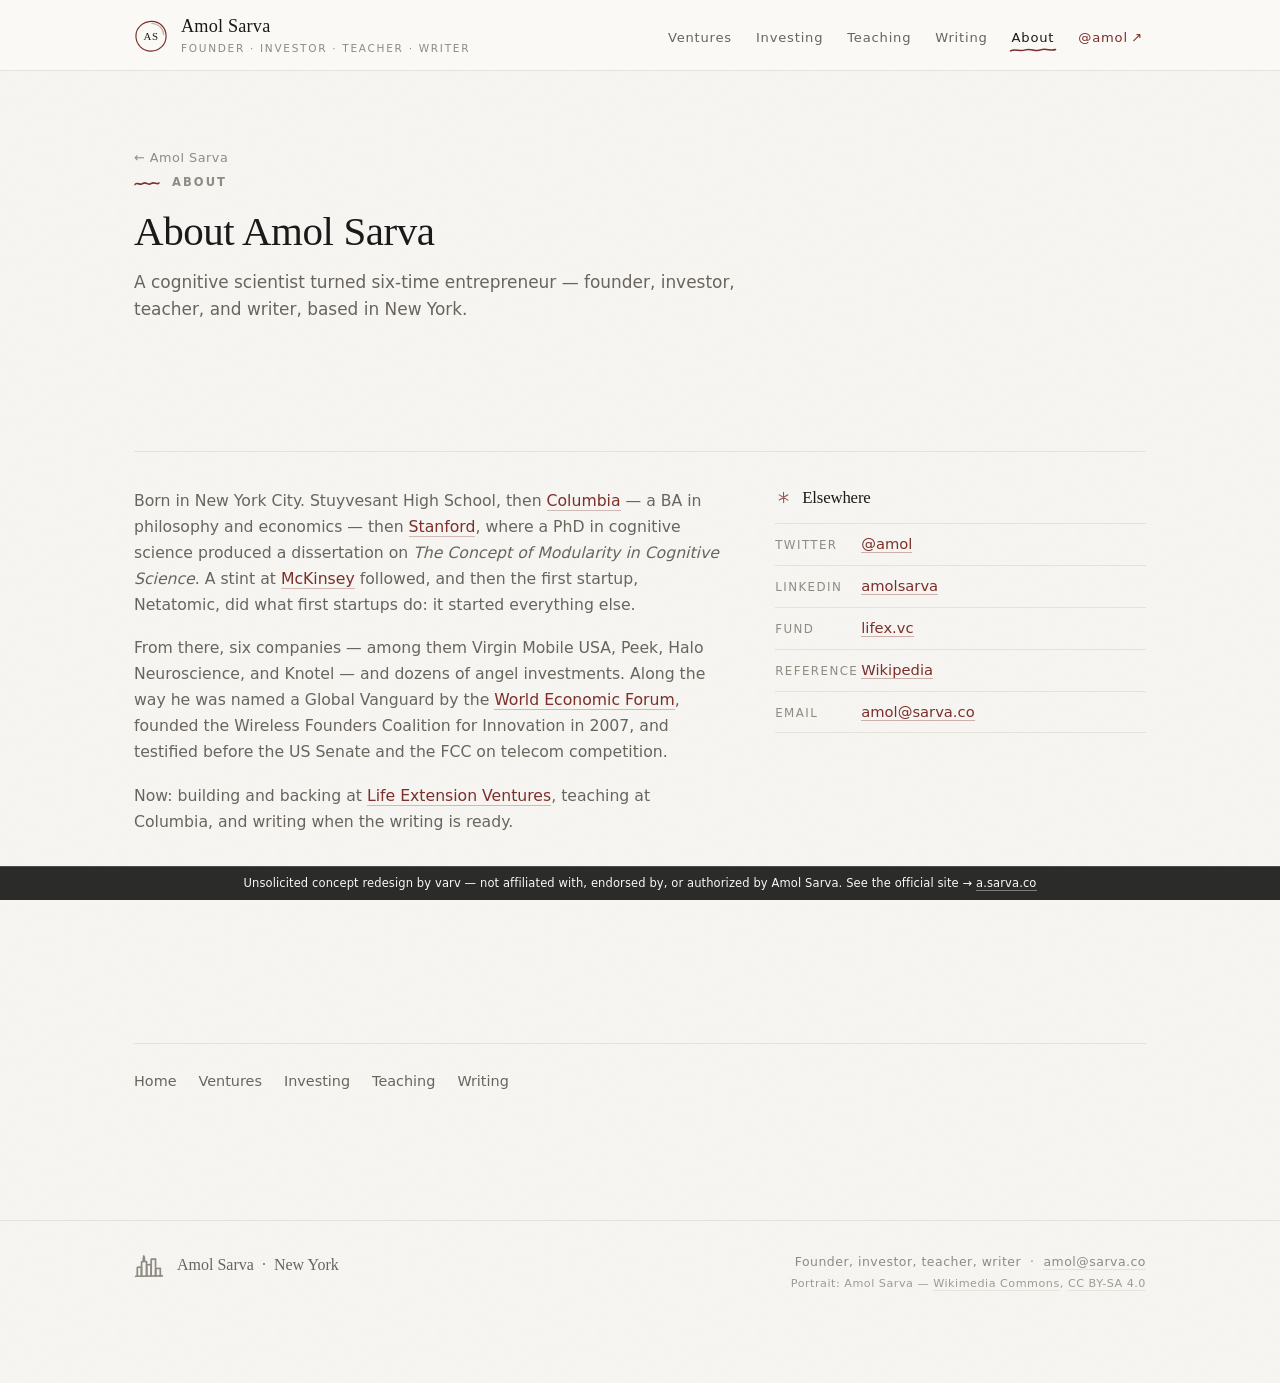
==== about.html @ 56f672b4 "Amol Sarva — concept redesign by varv (home + 5 sibling pages) Unsolicited, AI-readable static mirro" ====
<!DOCTYPE html>
<html lang="en">
<head>
<meta charset="UTF-8">
<meta name="viewport" content="width=device-width, initial-scale=1.0">
<meta name="robots" content="noindex, nofollow, noarchive">
<title>About — Amol Sarva</title>
<meta name="description" content="Amol Sarva: NYC-born cognitive scientist (Columbia, Stanford PhD) turned six-time entrepreneur, angel investor, Columbia professor, and writer. Now building at Life Extension Ventures.">
<meta property="og:title" content="About — Amol Sarva">
<meta property="og:description" content="Amol Sarva: NYC-born cognitive scientist (Columbia, Stanford PhD) turned six-time entrepreneur, angel investor, Columbia professor, and writer. Now building at Life Extension Ventures.">
<meta property="og:type" content="profile">
<meta name="twitter:card" content="summary">
<meta name="twitter:creator" content="@amol">
<meta name="twitter:title" content="About — Amol Sarva">
<meta name="twitter:description" content="Amol Sarva: NYC-born cognitive scientist (Columbia, Stanford PhD) turned six-time entrepreneur, angel investor, Columbia professor, and writer. Now building at Life Extension Ventures.">
<script type="application/ld+json">
{
  "@context": "https://schema.org",
  "@type": "Person",
  "name": "Amol Sarva",
  "jobTitle": "Founder, investor, teacher, writer",
  "description": "NYC-born serial founder, angel investor, Columbia professor, and writer. Founding team of Virgin Mobile USA; founder of Peek, Halo Neuroscience, and Knotel; co-founder of Life Extension Ventures. PhD in cognitive science from Stanford.",
  "email": "mailto:amol@sarva.co",
  "alumniOf": [
    { "@type": "CollegeOrUniversity", "name": "Columbia University" },
    { "@type": "CollegeOrUniversity", "name": "Stanford University" }
  ],
  "worksFor": { "@type": "Organization", "name": "Life Extension Ventures", "url": "https://www.lifex.vc/" },
  "sameAs": [
    "https://twitter.com/amol",
    "https://www.linkedin.com/in/amolsarva",
    "https://en.wikipedia.org/wiki/Amol_Sarva"
  ]
}
</script>
<link rel="stylesheet" href="assets/site.css">
</head>
<body>
<a class="skip" href="#main">Skip to content</a>
<svg xmlns="http://www.w3.org/2000/svg" style="display:none" aria-hidden="true">
  <symbol id="d-ring" viewBox="0 0 64 64"><g fill="none" stroke="currentColor" stroke-width="2.2" stroke-linecap="round"><path d="M32 4.5C47.5 3.6 60.2 15.8 60.4 31.8 60.6 47.8 48 60.2 32.2 60.4 16.2 60.6 3.8 48.2 3.6 32.2 3.4 16.6 16.4 5.4 32 4.5"/><path d="M33.5 8.4c11.8-.2 21.7 9.3 22.4 21" opacity=".4"/></g></symbol>
  <symbol id="d-leaf" viewBox="0 0 24 24"><g fill="none" stroke="currentColor" stroke-width="1.5" stroke-linecap="round" stroke-linejoin="round"><path d="M12 4.2c4.4-.2 7.9 3.4 7.8 7.8-.1 4.4-3.5 7.9-7.8 7.8-4.3 0-7.8-3.5-7.7-7.8 0-4.3 3.3-7.7 7.7-7.8z"/><path d="M9.6 13.6c-.2-3 1.8-4.9 5-5 .2 3.2-1.8 5.2-5 5z"/><path d="M9.6 13.6 8 15.4"/><path d="M1.6 15.2c3.6 2.7 17.2 2.4 20.8-1.7" opacity=".45"/></g></symbol>
  <symbol id="d-blocks" viewBox="0 0 24 24"><g fill="none" stroke="currentColor" stroke-width="1.5" stroke-linecap="round" stroke-linejoin="round"><path d="M4.2 13.6l5.2-.2.2 5.4-5.2.2z"/><path d="M13.8 13.4l5.4-.2.2 5.4-5.4.2z"/><path d="M9 4.8l5.2-.2.2 5.2-5.2.2z"/></g></symbol>
  <symbol id="d-city" viewBox="0 0 24 24"><g fill="none" stroke="currentColor" stroke-width="1.5" stroke-linecap="round" stroke-linejoin="round"><path d="M3.4 20.1 3.6 10.4l5-.2.2 10"/><path d="M8.8 20.1 8.9 5.5l6-.2.3 14.8"/><path d="M15.2 20 15.3 12l5-.1.3 8.2"/><path d="M2 20.3l20-.3"/><path d="M5.7 13.2h1.1M5.7 16.2h1.1M11.4 8.6h1.1M11.4 11.6h1.1M11.4 14.6h1.1M17.4 15h1.1"/></g></symbol>
  <symbol id="d-halo" viewBox="0 0 24 24"><g fill="none" stroke="currentColor" stroke-width="1.5" stroke-linecap="round" stroke-linejoin="round"><path d="M9.2 20.5c-.1-1.8-.9-2.9-1.9-4.1C5.8 14.5 5.3 11.4 6.6 9 8.1 6.3 11.3 5 14 6c2.8 1 4.4 4 3.6 6.9-.6 2.1-2.3 3.5-2.2 5.2l.1 2.4"/><path d="M8.6 3.4c2.2-1.2 4.7-1.2 6.9 0"/><path d="M10.4 1.3c1.1-.4 2.2-.4 3.3 0" opacity=".5"/></g></symbol>
  <symbol id="d-note" viewBox="0 0 24 24"><g fill="none" stroke="currentColor" stroke-width="1.5" stroke-linecap="round" stroke-linejoin="round"><path d="M6 3.7 17.5 3.5l.4 16.6-11.5.2z"/><path d="M8.6 8.1l6.9-.1M8.7 11.6l6.9-.1M8.8 15.1l4.4-.1"/></g></symbol>
  <symbol id="d-peek" viewBox="0 0 24 24"><g fill="none" stroke="currentColor" stroke-width="1.5" stroke-linecap="round" stroke-linejoin="round"><path d="M4.1 6.6C4.1 5.5 5 4.7 6.1 4.7L18 4.5c1.1 0 2 .9 2 2l.2 7.4c0 1.1-.9 2-2 2l-11.9.2c-1.1 0-2-.9-2-2z"/><path d="M6.6 7.2 12 11.3l5.6-4.4"/><path d="M8 19.3l8-.2"/></g></symbol>
  <symbol id="d-phone" viewBox="0 0 24 24"><g fill="none" stroke="currentColor" stroke-width="1.5" stroke-linecap="round" stroke-linejoin="round"><path d="M8.1 8C8.1 6.9 9 6.1 10 6.1l4.2-.1c1.1 0 1.9.8 1.9 1.9l.2 11.2c0 1.1-.8 2-1.9 2l-4.2.1c-1.1 0-1.9-.8-2-1.9z"/><path d="M10 8.5l4.2-.1.1 3.5-4.2.1z"/><path d="M14.7 6 14.5 2.7"/><path d="M10.3 14.3h.9m1.5-.1h.9m1.5-.1h.9M10.4 16.6h.9m1.5-.1h.9m1.5-.1h.9"/></g></symbol>
  <symbol id="d-bike" viewBox="0 0 24 24"><g fill="none" stroke="currentColor" stroke-width="1.5" stroke-linecap="round" stroke-linejoin="round"><path d="M6.4 19.6c-1.9 0-3.3-1.4-3.3-3.2 0-1.8 1.4-3.3 3.2-3.3 1.8 0 3.3 1.4 3.3 3.2 0 1.8-1.4 3.3-3.2 3.3z"/><path d="M17.6 19.4c-1.8 0-3.2-1.4-3.3-3.2 0-1.8 1.4-3.3 3.2-3.3 1.8 0 3.3 1.5 3.3 3.3 0 1.8-1.4 3.2-3.2 3.2z"/><path d="M6.5 16.4 10.3 9l4.5-.1 2.7 7.3M10.3 9l3.4 7.3-7.2.1"/><path d="M9 9.1l2.5-.1M14.8 8.9l1.3-2.2 1.8-.1"/></g></symbol>
  <symbol id="d-spoon" viewBox="0 0 24 24"><g fill="none" stroke="currentColor" stroke-width="1.5" stroke-linecap="round" stroke-linejoin="round"><path d="M12 2.9c2.5 0 4.1 2 3.9 4.3-.2 2.2-1.9 3.8-3.7 3.8-1.7 0-3.3-1.6-3.4-3.7C8.7 5 9.6 3 12 2.9z"/><path d="M12.1 11 12.4 21.2"/></g></symbol>
  <symbol id="d-umbrella" viewBox="0 0 24 24"><g fill="none" stroke="currentColor" stroke-width="1.5" stroke-linecap="round" stroke-linejoin="round"><path d="M3.4 12.1C4.4 6.5 8 3.8 12 3.7c4-.1 7.7 2.7 8.6 8.1-3-1.4-5.6-1.3-8.6.2-3-1.5-5.6-1.4-8.6.1z"/><path d="M12 3.7 12 2.3"/><path d="M12 12l.2 6.6c0 1.4-1.4 2.2-2.6 1.6"/></g></symbol>
  <symbol id="d-check" viewBox="0 0 24 24"><g fill="none" stroke="currentColor" stroke-width="1.5" stroke-linecap="round" stroke-linejoin="round"><path d="M12 3.6c4.6-.1 8.3 3.6 8.4 8.3.1 4.7-3.7 8.4-8.4 8.5-4.7 0-8.3-3.7-8.4-8.4-.1-4.6 3.8-8.3 8.4-8.4z"/><path d="M8.2 12.3 11 15.1 16 8.9"/></g></symbol>
  <symbol id="d-chat" viewBox="0 0 24 24"><g fill="none" stroke="currentColor" stroke-width="1.5" stroke-linecap="round" stroke-linejoin="round"><path d="M4 6.9C4 5.5 5.2 4.5 6.6 4.5l11-.2c1.4 0 2.5 1.1 2.5 2.5l.1 6c.1 1.4-1.1 2.5-2.5 2.5l-8.1.1-3.9 3.5.2-3.6C4.8 15.1 4 14.1 4 13z"/><path d="M8.9 10h.7m2.7-.1h.7m2.7-.1h.7"/></g></symbol>
  <symbol id="d-globe" viewBox="0 0 24 24"><g fill="none" stroke="currentColor" stroke-width="1.5" stroke-linecap="round" stroke-linejoin="round"><path d="M12 3.6c4.6-.1 8.3 3.6 8.4 8.3.1 4.7-3.7 8.4-8.4 8.5-4.7 0-8.3-3.7-8.4-8.4-.1-4.6 3.8-8.3 8.4-8.4z"/><path d="M3.8 12.2l16.5-.4"/><path d="M12 3.6c-3.3 2.4-3.4 14.3 0 16.8M12 3.6c3.4 2.4 3.6 14.4 0 16.8"/></g></symbol>
  <symbol id="d-flag" viewBox="0 0 24 24"><g fill="none" stroke="currentColor" stroke-width="1.5" stroke-linecap="round" stroke-linejoin="round"><path d="M6.4 21 6.1 3.3"/><path d="M6.2 4.2c3.3-1.7 5.9 1.5 9.2-.2 1.3-.7 2.3-.7 3.1-.3l.2 7.5c-3.1 1.6-5.8-1.6-9.1.1-1.2.6-2.3.7-3.2.4"/></g></symbol>
  <symbol id="d-clock" viewBox="0 0 24 24"><g fill="none" stroke="currentColor" stroke-width="1.5" stroke-linecap="round" stroke-linejoin="round"><path d="M12 3.6c4.6-.1 8.3 3.6 8.4 8.3.1 4.7-3.7 8.4-8.4 8.5-4.7 0-8.3-3.7-8.4-8.4-.1-4.6 3.8-8.3 8.4-8.4z"/><path d="M12 7.1l.1 5.2 3.3 1.6"/></g></symbol>
  <symbol id="d-boat" viewBox="0 0 24 24"><g fill="none" stroke="currentColor" stroke-width="1.5" stroke-linecap="round" stroke-linejoin="round"><path d="M4 15 20 14.7l-3.2 4.2-9.5.2z"/><path d="M7.6 14.9 12 6.8l4.3 7.9M12 6.8l.1 7.9"/><path d="M17.9 2.2c.2 1.9 1.2 3 2.9 3.4-1.1 1.1-3 1-3.9-.2-.7-1-.5-2.4 1-3.2z" opacity=".7"/></g></symbol>
  <symbol id="d-asterisk" viewBox="0 0 24 24"><g fill="none" stroke="currentColor" stroke-width="1.5" stroke-linecap="round"><path d="M12 4.8 12.2 19.2M5.9 8.3l12.4 7.4M18.2 8.1 6 15.5"/></g></symbol>
  <symbol id="d-skyline" viewBox="0 0 24 24"><g fill="none" stroke="currentColor" stroke-width="1.4" stroke-linecap="round" stroke-linejoin="round"><path d="M2.6 20 2.7 13l3.2-.1.1 7.1"/><path d="M6 20 6.1 8.6l1.3-.1.1-2.6.4-1.9.4 1.9.2 2.5 1.5.1.1 11.5"/><path d="M10.1 20l.1-9 3.4-.1.1 9.1"/><path d="M13.7 20l.1-13.5 3.4-.1.1 13.6"/><path d="M17.3 20l.1-6 3.6-.1.1 6.1"/><path d="M1.3 20.2l21.4-.3"/></g></symbol>
</svg>
<header class="site">
  <div class="wrap mast">
    <a class="brand" href="index.html">
      <span class="mark" aria-hidden="true"><svg class="ring"><use href="#d-ring"/></svg><b>AS</b></span>
      <span class="nametag">
        <span class="name">Amol Sarva</span>
        <span class="tag">Founder · Investor · Teacher · Writer</span>
      </span>
    </a>
    <nav class="prime" aria-label="Primary">
      <ul><li><a href="ventures.html">Ventures</a></li><li><a href="investing.html">Investing</a></li><li><a href="teaching.html">Teaching</a></li><li><a href="writing.html">Writing</a></li><li><a href="about.html" class="active" aria-current="page">About</a></li><li><a class="ext" href="https://twitter.com/amol" target="_blank" rel="noopener">@amol&#8239;&#8599;</a></li></ul>
    </nav>
  </div>
</header>
<main id="main">
  <section class="page-hero wrap" id="top" aria-label="About">
    <p class="backhome"><a href="index.html">&larr; Amol Sarva</a></p>
    <p class="kicker rv">About</p>
    <h1 class="rv">About Amol Sarva</h1>
    <p class="lede rv">A cognitive scientist turned six-time entrepreneur — founder, investor, teacher, and writer, based in New York.</p>
  </section>
  <section class="wrap" aria-label="Biography">
    <div class="about-grid">
      <div class="bio prose">
        <p class="rv">Born in New York City. Stuyvesant High School, then <a href="https://en.wikipedia.org/wiki/Columbia_University" target="_blank" rel="noopener">Columbia</a> — a BA in philosophy and economics — then <a href="https://en.wikipedia.org/wiki/Stanford_University" target="_blank" rel="noopener">Stanford</a>, where a PhD in cognitive science produced a dissertation on <em>The Concept of Modularity in Cognitive Science</em>. A stint at <a href="https://en.wikipedia.org/wiki/McKinsey_%26_Company" target="_blank" rel="noopener">McKinsey</a> followed, and then the first startup, Netatomic, did what first startups do: it started everything else.</p>
        <p class="rv" style="--d:.08s">From there, six companies — among them Virgin Mobile USA, Peek, Halo Neuroscience, and Knotel — and dozens of angel investments. Along the way he was named a Global Vanguard by the <a href="https://en.wikipedia.org/wiki/World_Economic_Forum" target="_blank" rel="noopener">World Economic Forum</a>, founded the Wireless Founders Coalition for Innovation in 2007, and testified before the US Senate and the FCC on telecom competition.</p>
        <p class="rv" style="--d:.16s">Now: building and backing at <a href="https://www.lifex.vc/" target="_blank" rel="noopener">Life Extension Ventures</a>, teaching at Columbia, and writing when the writing is ready.</p>
      </div>
      <div class="links rv" style="--d:.12s">
        <h3><svg class="doodle" aria-hidden="true"><use href="#d-asterisk"/></svg>Elsewhere</h3>
        <ul>
          <li><span class="lbl">Twitter</span><a href="https://twitter.com/amol" target="_blank" rel="noopener">@amol</a></li>
          <li><span class="lbl">LinkedIn</span><a href="https://www.linkedin.com/in/amolsarva" target="_blank" rel="noopener">amolsarva</a></li>
          <li><span class="lbl">Fund</span><a href="https://www.lifex.vc/" target="_blank" rel="noopener">lifex.vc</a></li>
          <li><span class="lbl">Reference</span><a href="https://en.wikipedia.org/wiki/Amol_Sarva" target="_blank" rel="noopener">Wikipedia</a></li>
          <li><span class="lbl">Email</span><a href="mailto:amol@sarva.co">amol@sarva.co</a></li>
        </ul>
      </div>
    </div>
  </section>
<div class="wrap"><div class="cross"><a href="index.html">Home</a><a href="ventures.html">Ventures</a><a href="investing.html">Investing</a><a href="teaching.html">Teaching</a><a href="writing.html">Writing</a></div></div>
</main>
<footer class="site">
  <div class="wrap foot">
    <span class="sig"><svg class="doodle" aria-hidden="true"><use href="#d-skyline"/></svg>Amol Sarva &nbsp;·&nbsp; New York</span>
    <span class="fine">Founder, investor, teacher, writer &nbsp;·&nbsp; <a href="mailto:amol@sarva.co">amol@sarva.co</a><br><span class="credit">Portrait: Amol Sarva — <a href="https://commons.wikimedia.org/wiki/File:Amol_Sarva_2019.jpg" target="_blank" rel="noopener">Wikimedia Commons</a>, <a href="https://creativecommons.org/licenses/by-sa/4.0/" target="_blank" rel="noopener">CC BY-SA 4.0</a></span></span>
  </div>
</footer>
<div class="varv-disclaim" role="note" aria-label="Unsolicited concept redesign disclaimer">Unsolicited concept redesign by varv &mdash; not affiliated with, endorsed by, or authorized by Amol Sarva. See the official site &rarr; <a href="https://a.sarva.co/" target="_blank" rel="noopener">a.sarva.co</a></div>
<!-- varv popup (Category B: concept-comparison, not first-name-personalised) -->
<div id="varv-popup" role="dialog" aria-label="A note from varv" aria-live="polite">
  <button type="button" class="vp-close" aria-label="Dismiss">&times;</button>
  <div class="vp-inner">
    <p class="vp-tag">Don&rsquo;t take our word for it &mdash; ask your AI which site wins you business.</p>
    <div class="vp-ai">
      <a id="vp-chatgpt" href="#" target="_blank" rel="noopener"><span class="vp-dot" style="background:#10a37f"></span> Ask ChatGPT</a>
      <a id="vp-claude" href="#" target="_blank" rel="noopener"><span class="vp-dot" style="background:#d97757"></span> Ask Claude</a>
      <a id="vp-perplexity" href="#" target="_blank" rel="noopener"><span class="vp-dot" style="background:#20b8cd"></span> Ask Perplexity</a>
    </div>
    <a class="vp-book" href="https://varv.ai/cal" target="_blank" rel="noopener">Book 15 min &rarr;</a>
  </div>
</div>
<script src="assets/site.js"></script>
</body>
</html>
---- assets/site.css ----
:root{
  --paper:#faf9f6;
  --ink:#1a1a1a;
  --mut:#69655d;
  --faint:#8f8b82;
  --hair:#e5e2da;
  --wash:#f2efe8;
  --accent:#7c2f2a;
  --serif:Georgia,"Times New Roman","Iowan Old Style",serif;
  --sans:-apple-system,BlinkMacSystemFont,"Segoe UI",system-ui,sans-serif;
  --h1:clamp(2.4rem,5vw,4rem);
  --h2:clamp(1.8rem,3.2vw,2.6rem);
  --h3:clamp(1.35rem,2.2vw,1.7rem);
  --p:17.5px;
  --lh-body:1.55;
  --gutter:clamp(22px,5.5vw,64px);
  --maxw:1140px;
  --sec-pad:clamp(68px,10vw,128px);
}
*,*::before,*::after{box-sizing:border-box;margin:0;padding:0}
html{scroll-behavior:smooth}
@media (prefers-reduced-motion:reduce){html{scroll-behavior:auto}}
body{
  background:var(--paper) url("data:image/svg+xml,%3Csvg xmlns='http://www.w3.org/2000/svg' width='160' height='160'%3E%3Cfilter id='n'%3E%3CfeTurbulence type='fractalNoise' baseFrequency='.85' numOctaves='2' stitchTiles='stitch'/%3E%3CfeColorMatrix values='0 0 0 0 0 0 0 0 0 0 0 0 0 0 0 0 0 0 .035 0'/%3E%3C/filter%3E%3Crect width='160' height='160' filter='url(%23n)'/%3E%3C/svg%3E");
  color:var(--ink);
  font-family:var(--sans);
  font-size:var(--p);
  line-height:var(--lh-body);
  -webkit-font-smoothing:antialiased;
  overflow-x:hidden;
}
.wrap{max-width:var(--maxw);margin:0 auto;padding-left:var(--gutter);padding-right:var(--gutter)}
h1,h2,h3{font-family:var(--serif);font-weight:400;line-height:1.15;letter-spacing:-0.01em}
h1{font-size:var(--h1)}
h2{font-size:var(--h2)}
h3{font-size:var(--h3)}
p{max-width:62ch}
a{color:var(--accent);text-decoration:none;border-bottom:1px solid rgba(124,47,42,.35);transition:border-color .25s ease,color .25s ease}
a:hover{border-bottom-color:var(--accent)}
a:focus-visible{outline:2px solid var(--accent);outline-offset:3px;border-radius:2px}
::selection{background:#e9ddd0;color:var(--ink)}

/* ---------- skip link ---------- */
.skip{position:absolute;left:-9999px;top:0;background:var(--ink);color:var(--paper);padding:8px 14px;z-index:1000;border:0;font-family:var(--sans)}
.skip:focus{left:12px;top:12px}

/* ---------- header / nav ---------- */
header.site{
  position:sticky;top:0;z-index:90;
  background:rgba(250,249,246,.94);
  backdrop-filter:blur(6px);
  -webkit-backdrop-filter:blur(6px);
  border-bottom:1px solid var(--hair);
}
.mast{
  display:flex;align-items:baseline;justify-content:space-between;
  gap:16px;flex-wrap:wrap;
  padding-top:16px;padding-bottom:14px;
}
.mast{align-items:center}
.brand{display:flex;align-items:center;gap:13px;min-width:0;border-bottom:none}
.brand .mark{
  width:34px;height:34px;position:relative;flex:none;
  display:flex;align-items:center;justify-content:center;
}
.brand .mark svg.ring{
  position:absolute;inset:0;width:100%;height:100%;
  color:var(--accent);
  transition:transform .45s cubic-bezier(.22,1,.36,1);
}
.brand:hover .mark svg.ring{transform:rotate(-14deg)}
.brand .mark b{
  font-family:var(--serif);font-weight:400;font-size:.68rem;
  letter-spacing:.06em;color:var(--ink);
}
.brand .nametag{display:flex;flex-direction:column;min-width:0}
.brand .name{
  font-family:var(--serif);font-size:1.14rem;letter-spacing:.01em;line-height:1.2;
  color:var(--ink);white-space:nowrap;
}
.brand:hover .name{color:var(--accent)}
.brand .tag{
  font-size:.66rem;color:var(--faint);letter-spacing:.16em;text-transform:uppercase;
  white-space:nowrap;margin-top:2px;
}
nav.prime ul{display:flex;list-style:none;gap:clamp(8px,1.8vw,18px);flex-wrap:wrap;align-items:baseline}
nav.prime a{
  font-size:.82rem;letter-spacing:.06em;color:var(--mut);
  border-bottom:none;padding:6px 3px 9px;
  background-image:url("data:image/svg+xml,%3Csvg xmlns='http://www.w3.org/2000/svg' viewBox='0 0 44 8' preserveAspectRatio='none'%3E%3Cpath d='M1.5 5.5C6 2.5 10 7 15 4.5 20 2 24 7 29 4.5 34 2 38.5 6.5 42.5 4' fill='none' stroke='%237c2f2a' stroke-width='1.7' stroke-linecap='round'/%3E%3C/svg%3E");
  background-repeat:no-repeat;background-position:left calc(100% - 1px);
  background-size:0% 7px;
  transition:color .25s ease,background-size .4s cubic-bezier(.22,1,.36,1);
}
nav.prime a:hover{color:var(--ink);background-size:100% 7px}
nav.prime a.active{color:var(--ink);background-size:100% 7px}
nav.prime a.ext{color:var(--accent)}
@media (max-width:560px){
  .brand .tag{display:none}
  .brand .mark{width:29px;height:29px}
  nav.prime ul{gap:6px 12px}
  nav.prime a{padding:4px 2px 8px}
}

/* ---------- hero ---------- */
.hero{padding-top:calc(var(--sec-pad)*.72);padding-bottom:var(--sec-pad);position:relative}
.hero-grid{
  display:grid;
  grid-template-columns:minmax(0,1.04fr) minmax(0,.82fr);
  grid-template-areas:"head portrait" "body portrait";
  column-gap:clamp(30px,4.5vw,68px);row-gap:0;
  align-items:start;
}
.hero-head{grid-area:head}
.hero-body{grid-area:body}
.hero-portrait{grid-area:portrait;align-self:center;justify-self:end;position:relative;margin:0;width:100%;max-width:392px}

.hero-eyebrow{
  display:flex;align-items:center;gap:9px;
  font-family:var(--sans);font-size:.72rem;font-weight:600;
  letter-spacing:.2em;text-transform:uppercase;color:var(--faint);margin-bottom:20px;
}
.hero-eyebrow .dot{width:6px;height:6px;border-radius:50%;background:var(--accent);flex:none}
.js:not(.static) .hero-eyebrow .dot{animation:pulseDot 2.8s ease-in-out infinite}
@keyframes pulseDot{0%,100%{box-shadow:0 0 0 0 rgba(124,47,42,.4)}55%{box-shadow:0 0 0 5px rgba(124,47,42,0)}}

.hero h1{margin-bottom:2px;font-size:clamp(2.6rem,6vw,4.4rem)}
.h1-scribble{display:block;width:min(300px,76%);height:12px;margin:6px 0 0;color:var(--accent);overflow:visible}
.h1-scribble path{fill:none;stroke:currentColor;stroke-width:2.2;stroke-linecap:round;stroke-dasharray:1;stroke-dashoffset:0}
.js:not(.static) .h1-scribble path{animation:drawScribble .9s cubic-bezier(.4,0,.2,1) .8s both}
@keyframes drawScribble{from{stroke-dashoffset:1}to{stroke-dashoffset:0}}

.roles{
  font-family:var(--serif);font-size:clamp(1.18rem,2.3vw,1.5rem);
  color:var(--ink);letter-spacing:.005em;line-height:1.5;margin:0 0 22px;
}
.roles .role{display:inline-block;will-change:transform,opacity}
.roles .sep{display:inline-block;color:var(--faint);padding:0 .45em}
.hero .lede{font-size:1.06rem;color:var(--mut);max-width:52ch;line-height:1.66}
.hero .lede em{font-style:normal;color:var(--ink)}
.hero-now{
  margin-top:22px;font-family:var(--sans);font-size:.82rem;letter-spacing:.02em;
  color:var(--faint);display:flex;flex-wrap:wrap;align-items:center;gap:6px 11px;line-height:1.5;
}
.hero-now b{color:var(--mut);font-weight:600}
.hero-now .now-tag{
  font-size:.66rem;font-weight:700;letter-spacing:.16em;text-transform:uppercase;color:var(--accent);
}

/* portrait */
.portrait-frame{
  position:relative;aspect-ratio:4/5;overflow:hidden;
  border:1px solid var(--hair);border-radius:5px;background:var(--wash);
  box-shadow:0 24px 48px -26px rgba(46,34,22,.5),0 3px 10px -5px rgba(46,34,22,.28);
}
.portrait-frame img{
  width:100%;height:100%;object-fit:cover;object-position:50% 13%;
  display:block;filter:saturate(.97) contrast(1.02);
}
.hero-portrait .pin{
  position:absolute;top:-11px;right:15px;width:26px;height:26px;color:var(--faint);
  opacity:.55;transform:rotate(10deg);pointer-events:none;z-index:2;
}
.hero-portrait figcaption{
  margin-top:12px;display:flex;align-items:center;gap:8px;
  font-family:var(--serif);font-style:italic;font-size:.86rem;color:var(--faint);
}
.hero-portrait figcaption .doodle{width:19px;height:19px;color:var(--accent);opacity:.75}
.js:not(.static) .hero-portrait{animation:risePhoto 1s cubic-bezier(.22,1,.36,1) .15s both}
@keyframes risePhoto{from{opacity:0;transform:translateY(20px)}to{opacity:1;transform:none}}

.hero-rule{height:1px;background:var(--hair);border:0;margin-top:clamp(44px,6vw,64px);transform-origin:left center}

/* enacting moment: four scattered roles converge into one line (CSS-only, runs once) */
.js:not(.static) .roles .role{animation:converge .95s cubic-bezier(.22,1,.36,1) both;animation-delay:var(--d,0s)}
.js:not(.static) .roles .sep{animation:fadeIn .6s ease both;animation-delay:1.05s}
.js:not(.static) .hero-rule{animation:drawRule 1.1s cubic-bezier(.22,1,.36,1) both;animation-delay:1.2s}
@keyframes converge{from{opacity:0;transform:translate(var(--sx,0),var(--sy,0));filter:blur(3px)}to{opacity:1;transform:translate(0,0);filter:blur(0)}}
@keyframes fadeIn{from{opacity:0}to{opacity:1}}
@keyframes drawRule{from{transform:scaleX(0)}to{transform:scaleX(1)}}

@media (max-width:760px){
  .hero-grid{grid-template-columns:1fr;grid-template-areas:"head" "portrait" "body";column-gap:0}
  .hero-portrait{max-width:288px;justify-self:start;margin:22px 0 4px}
  .hero-eyebrow{margin-bottom:16px}
}
@media (max-width:400px){.hero-portrait{max-width:100%}}

/* ---------- sections ---------- */
section{padding-top:var(--sec-pad);padding-bottom:0}
section:last-of-type{padding-bottom:var(--sec-pad)}
.kicker{
  font-family:var(--sans);font-size:.72rem;font-weight:600;
  letter-spacing:.18em;text-transform:uppercase;color:var(--faint);
  display:flex;align-items:center;gap:12px;margin-bottom:18px;
}
.kicker::before{
  content:"";width:26px;height:8px;flex:none;
  background:url("data:image/svg+xml,%3Csvg xmlns='http://www.w3.org/2000/svg' viewBox='0 0 44 8' preserveAspectRatio='none'%3E%3Cpath d='M1.5 5.5C6 2.5 10 7 15 4.5 20 2 24 7 29 4.5 34 2 38.5 6.5 42.5 4' fill='none' stroke='%237c2f2a' stroke-width='1.7' stroke-linecap='round'/%3E%3C/svg%3E") no-repeat center/100% 100%;
}
section h2{margin-bottom:14px}
.section-lede{color:var(--mut);margin-bottom:40px;max-width:58ch}

/* ---------- hand-drawn doodles (inline SVG sprite) ---------- */
.doodle{
  width:26px;height:26px;flex:none;color:var(--faint);
  transition:color .3s ease,transform .35s cubic-bezier(.22,1,.36,1);
}

/* ---------- spine (four identities) ---------- */
.spine{
  display:grid;grid-template-columns:1fr 1fr;
  gap:0;border-top:1px solid var(--hair);
}
.spine article{
  padding:30px 28px 34px 0;border-bottom:1px solid var(--hair);
}
.spine article:nth-child(odd){border-right:1px solid var(--hair);padding-right:34px}
.spine article:nth-child(even){padding-left:34px;padding-right:0}
.spine h3{margin-bottom:10px}
.spine h3 .num{
  font-family:var(--sans);font-size:.68rem;font-weight:600;color:var(--mut);
  letter-spacing:.14em;margin-right:10px;
  display:inline-block;padding:4px 9px;vertical-align:middle;transform:translateY(-2px);
  background:url("data:image/svg+xml,%3Csvg xmlns='http://www.w3.org/2000/svg' viewBox='0 0 30 22' preserveAspectRatio='none'%3E%3Cpath d='M15 2C23 1.8 28.5 5.5 28.3 11c-.2 5.5-6 9-13.5 9C7 20 1.6 16.4 1.8 10.9 2 5.6 7.5 2.2 15 2z' fill='none' stroke='%237c2f2a' stroke-width='1.3' opacity='.55'/%3E%3C/svg%3E") no-repeat center/100% 100%;
}
.spine p{color:var(--mut);font-size:.97rem;line-height:1.6}
@media (max-width:680px){
  .spine{grid-template-columns:1fr}
  .spine article:nth-child(odd){border-right:0;padding-right:0}
  .spine article:nth-child(even){padding-left:0}
}

/* ---------- venture rows ---------- */
.rows{list-style:none;border-top:1px solid var(--hair)}
.rows li{border-bottom:1px solid var(--hair)}
.vrow{
  display:grid;grid-template-columns:46px minmax(0,1fr) auto;
  gap:6px 16px;align-items:baseline;
  padding:22px 14px 24px;margin:0 -14px;
  border-radius:3px;
  transition:background-color .3s ease;
}
.rows li:hover .vrow{background:var(--wash)}
.vicon{grid-column:1;grid-row:1 / span 3;align-self:start;padding-top:6px}
.vicon .doodle{width:30px;height:30px}
.rows li:hover .doodle,
.inv-list li:hover .doodle,
.essays li:hover .doodle{color:var(--accent);transform:rotate(-6deg)}
.vname{grid-column:2}
.vrow .vyears{grid-column:3}
.vrow .vrole,.vrow .vdesc{grid-column:2 / -1}
.vname{
  font-family:var(--serif);font-size:var(--h3);line-height:1.25;color:var(--ink);
}
.vname .u{
  background-image:linear-gradient(currentColor,currentColor);
  background-size:0% 1px;background-repeat:no-repeat;background-position:0 100%;
  transition:background-size .4s cubic-bezier(.22,1,.36,1);
  padding-bottom:2px;
}
.rows li:hover .vname .u{background-size:100% 1px}
.vname a{color:inherit;border-bottom:none}
.vname a:hover{color:var(--accent)}
.vname .arrow{
  display:inline-block;font-family:var(--sans);font-size:.78em;color:var(--accent);
  transform:translate(0,0);transition:transform .3s ease;margin-left:.3em;
}
.rows li:hover .vname .arrow{transform:translate(3px,-3px)}
.vyears{
  font-family:var(--sans);font-size:.78rem;letter-spacing:.1em;color:var(--faint);
  text-align:right;white-space:nowrap;
}
.vdesc{grid-column:1 / -1;color:var(--mut);font-size:.96rem;line-height:1.6;max-width:66ch}
.vrole{
  font-family:var(--sans);font-size:.72rem;font-weight:600;letter-spacing:.14em;
  text-transform:uppercase;color:var(--faint);grid-column:1 / -1;margin-top:2px;
}
.earlier{
  color:var(--faint);font-size:.9rem;margin-top:26px;font-style:italic;
  font-family:var(--serif);
}
@media (max-width:560px){
  .vrow{grid-template-columns:40px 1fr}
  .vrow .vyears{grid-column:2;text-align:left}
  .vicon .doodle{width:26px;height:26px}
}

/* ---------- investing ---------- */
.inv-list{list-style:none;border-top:1px solid var(--hair)}
.inv-list li{
  display:flex;justify-content:space-between;align-items:baseline;gap:20px;
  padding:16px 14px;margin:0 -14px;border-bottom:1px solid var(--hair);
  border-radius:3px;transition:background-color .3s ease;flex-wrap:wrap;
}
.inv-list li:hover{background:var(--wash)}
.inv-left{display:flex;align-items:center;gap:14px;min-width:0}
.inv-left .doodle{width:24px;height:24px}
.inv-name{font-family:var(--serif);font-size:1.2rem}
.inv-out{font-size:.88rem;color:var(--mut);letter-spacing:.02em}
.inv-out b{color:var(--ink);font-weight:600}
.inv-note{margin-top:26px;color:var(--mut);font-size:.96rem;max-width:60ch}

/* ---------- teaching ---------- */
.courses{display:grid;grid-template-columns:1fr 1fr;gap:28px;border-top:1px solid var(--hair);padding-top:34px}
.courses article .doodle{width:30px;height:30px;display:block;margin-bottom:14px;color:var(--mut)}
.courses article:hover .doodle{color:var(--accent);transform:rotate(-6deg)}
.courses article h3{margin-bottom:10px;font-style:italic}
.courses article .level{
  font-family:var(--sans);font-size:.72rem;font-weight:600;letter-spacing:.14em;
  text-transform:uppercase;color:var(--faint);display:block;margin-bottom:12px;font-style:normal;
}
.courses p{color:var(--mut);font-size:.96rem;line-height:1.6}
@media (max-width:680px){.courses{grid-template-columns:1fr}}

/* ---------- writing ---------- */
.essays{list-style:none;border-top:1px solid var(--hair)}
.essays li{
  display:flex;justify-content:space-between;align-items:baseline;gap:20px;
  padding:20px 14px;margin:0 -14px;border-bottom:1px solid var(--hair);
  border-radius:3px;transition:background-color .3s ease;flex-wrap:wrap;
}
.essays li:hover{background:var(--wash)}
.essay-left{display:flex;align-items:center;gap:14px;min-width:0}
.essay-left .doodle{width:24px;height:24px}
.essay-title{font-family:var(--serif);font-size:1.25rem;line-height:1.3}
.essays li:hover .essay-title{color:var(--accent)}
.essay-src{font-family:var(--sans);font-size:.78rem;letter-spacing:.1em;color:var(--faint);white-space:nowrap}
.writing-note{margin-top:26px;color:var(--mut);font-size:.96rem;max-width:60ch}

/* ---------- about ---------- */
.about-grid{display:grid;grid-template-columns:minmax(0,1.6fr) minmax(0,1fr);gap:48px;border-top:1px solid var(--hair);padding-top:36px}
.about-grid .bio p{color:var(--mut);font-size:.98rem;line-height:1.65;margin-bottom:18px}
.about-grid .bio p:last-child{margin-bottom:0}
.links h3{font-size:1.05rem;margin-bottom:16px;display:flex;align-items:center;gap:10px}
.links h3 .doodle{width:17px;height:17px;color:var(--accent);opacity:.8}
.links ul{list-style:none}
.links li{padding:9px 0;border-bottom:1px solid var(--hair);font-size:.92rem}
.links li:first-child{border-top:1px solid var(--hair)}
.links li span.lbl{color:var(--faint);font-size:.74rem;letter-spacing:.12em;text-transform:uppercase;display:inline-block;width:86px}
@media (max-width:680px){.about-grid{grid-template-columns:1fr}}

/* ---------- footer ---------- */
footer.site{border-top:1px solid var(--hair);margin-top:var(--sec-pad)}
.foot{
  display:flex;justify-content:space-between;align-items:baseline;gap:16px;flex-wrap:wrap;
  padding-top:30px;padding-bottom:44px;
}
.foot .sig{font-family:var(--serif);font-size:1rem;color:var(--mut);display:flex;align-items:center;gap:13px}
.foot .sig .doodle{width:30px;height:30px;color:var(--faint)}
.foot .sig:hover .doodle{color:var(--accent)}
.foot{align-items:flex-start}
.foot .fine{font-size:.78rem;color:var(--faint);letter-spacing:.04em;text-align:right;line-height:1.7}
.foot .fine a{color:var(--faint);border-bottom-color:var(--hair)}
.foot .fine a:hover{color:var(--accent);border-bottom-color:var(--accent)}
.foot .credit{font-size:.7rem;opacity:.85;display:inline-block;margin-top:2px}
@media (max-width:560px){.foot .fine{text-align:left}}

/* ---------- scroll reveal ---------- */
.js:not(.static) .rv{
  opacity:0;transform:translateY(16px);
  transition:opacity .7s ease,transform .7s cubic-bezier(.22,1,.36,1);
  transition-delay:var(--d,0s);
}
.js:not(.static) .rv.on{opacity:1;transform:none}
@media (prefers-reduced-motion:reduce){
  .js .rv{opacity:1 !important;transform:none !important;transition:none !important}
  .js .roles .role,.js .roles .sep,.js .hero-rule{animation:none !important;opacity:1 !important;transform:none !important;filter:none !important}
  .js .h1-scribble path{animation:none !important;stroke-dashoffset:0 !important}
  .js .hero-portrait{animation:none !important;opacity:1 !important;transform:none !important}
  .js .hero-eyebrow .dot{animation:none !important;box-shadow:none !important}
  .doodle,.brand .mark svg.ring{transition:none !important}
}
.static .rv{opacity:1;transform:none}

/* ---------- storyboard ribbon ---------- */
.ribbon{
  position:fixed;left:12px;bottom:12px;top:auto;z-index:998;
  font:500 .68rem/1 var(--sans);letter-spacing:.08em;
  color:var(--mut);background:rgba(250,249,246,.9);
  border:1px solid var(--hair);border-radius:4px;
  padding:6px 10px;pointer-events:none;
}
.ribbon b{letter-spacing:.14em}



/* ===== production additions (siblings + go-live layers) ===== */
body{padding-bottom:46px}          /* clear the fixed disclaimer strip */
.portrait-frame a.portrait-link{display:block;width:100%;height:100%;border-bottom:none}
.hero-portrait .portrait-frame{cursor:pointer}
.vname a .arrow{margin-left:.28em}
.inv-name a{color:inherit;border-bottom:none}
.inv-list li:hover .inv-name a{color:var(--accent)}
.inv-out a{color:var(--mut);border-bottom:1px solid rgba(124,47,42,.28)}
.inv-out a:hover{color:var(--accent);border-bottom-color:var(--accent)}
.inv-out a b{color:inherit}
.vdesc a{color:var(--accent);border-bottom:1px solid rgba(124,47,42,.3)}
.more{margin-top:26px;font-size:.96rem}
.more a{color:var(--accent);font-family:var(--sans);border-bottom:1px solid rgba(124,47,42,.3)}
.more a:hover{border-bottom-color:var(--accent)}

/* sibling page hero */
.page-hero{padding-top:calc(var(--sec-pad)*.6);padding-bottom:0}
.page-hero .kicker{margin-bottom:16px}
.page-hero h1{font-size:var(--h2);margin-bottom:14px}
.page-hero .lede{color:var(--mut);max-width:60ch;font-size:1.06rem;line-height:1.6}
.backhome{margin:0 0 6px;font-size:.8rem;letter-spacing:.04em}
.backhome a{color:var(--faint);font-family:var(--sans);border-bottom:none}
.backhome a:hover{color:var(--accent)}
.prose p{color:var(--mut);font-size:1rem;line-height:1.66;margin-bottom:18px;max-width:64ch}
.prose p:last-child{margin-bottom:0}
.prose a{color:var(--accent);border-bottom:1px solid rgba(124,47,42,.3)}
.subhead{font-family:var(--serif);font-size:var(--h3);margin:0 0 16px}
.studio-list{list-style:none;display:flex;flex-wrap:wrap;gap:10px 12px;margin-top:6px}
.studio-list li{font-family:var(--sans);font-size:.86rem;letter-spacing:.02em;color:var(--mut);
  border:1px solid var(--hair);border-radius:999px;padding:7px 14px;background:var(--wash)}
.pubs{list-style:none;display:flex;flex-wrap:wrap;gap:10px 12px;margin-top:8px}
.pubs li{font-family:var(--serif);font-style:italic;font-size:1rem;color:var(--mut);
  border-bottom:1px solid var(--hair);padding-bottom:2px}
.cross{border-top:1px solid var(--hair);margin-top:clamp(48px,7vw,80px);padding-top:26px;
  display:flex;flex-wrap:wrap;gap:8px 22px;font-family:var(--sans);font-size:.9rem}
.cross a{color:var(--mut);border-bottom:none}
.cross a:hover{color:var(--accent)}
nav.prime a.active{color:var(--ink);background-size:100% 7px}

/* ===== disclaimer strip ===== */
.varv-disclaim{position:fixed;left:0;right:0;bottom:0;z-index:900;
  background:rgba(26,26,26,.92);color:#faf9f6;
  font-family:var(--sans);font-size:11.5px;line-height:1.45;letter-spacing:.01em;
  padding:8px 16px;text-align:center;
  -webkit-backdrop-filter:saturate(1.1) blur(6px);backdrop-filter:saturate(1.1) blur(6px);
  border-top:1px solid rgba(250,249,246,.16)}
.varv-disclaim a{color:#faf9f6;border-bottom:1px solid rgba(250,249,246,.4)}
.varv-disclaim a:hover{border-bottom-color:#faf9f6}
@media (max-width:520px){.varv-disclaim{font-size:11px;padding:7px 12px}}


/* ===== varv popup ===== */

  /* Default resting state = HIDDEN & static. The visible state lives only under
     #varv-popup.is-open, so headless/static renders are deterministic. */
  #varv-popup{
    position:fixed;
    right:20px; bottom:20px;
    z-index:2147483000;              /* above content + disclaimer strip, below nothing of ours */
    width:340px; max-width:calc(100vw - 32px);
    box-sizing:border-box;
    opacity:0; visibility:hidden; pointer-events:none;
    transform:translateY(14px);
    /* neutral, palette-aware surface — sits on light or dark pages */
    color:#14151a;
    background:rgba(252,252,251,.94);
    -webkit-backdrop-filter:saturate(1.1) blur(8px); backdrop-filter:saturate(1.1) blur(8px);
    border:1px solid rgba(20,21,26,.14);
    border-radius:16px;
    box-shadow:0 18px 50px -12px rgba(15,16,20,.34), 0 2px 8px -2px rgba(15,16,20,.18);
    font-family:-apple-system,BlinkMacSystemFont,"Segoe UI",Inter,Roboto,Helvetica,Arial,sans-serif;
    -webkit-font-smoothing:antialiased;
    overflow:hidden;
  }
  /* subtle slide + fade — the ONLY motion, and it is transition-based (no rAF) */
  #varv-popup.is-open{
    opacity:1; visibility:visible; pointer-events:auto;
    transform:translateY(0);
    transition:opacity .5s ease, transform .5s cubic-bezier(.22,.61,.36,1);
  }
  /* STATIC MODE: snap, never animate */
  #varv-popup.varv-static{ transition:none !important; }
  #varv-popup.varv-static.is-open{ transition:none !important; }
  @media (prefers-reduced-motion:reduce){
    #varv-popup, #varv-popup.is-open{ transition:none !important; }
  }

  #varv-popup .vp-inner{ padding:14px 14px 16px; }

  /* --- (1) video --- */
  #varv-popup .vp-media{
    position:relative; margin:0 0 12px;
    border-radius:11px; overflow:hidden;
    background:rgba(20,21,26,.06);
    aspect-ratio:16/10;
  }
  #varv-popup .vp-media video{
    display:block; width:100%; height:100%;
    object-fit:cover; cursor:pointer; background:#0c0d10;
  }
  #varv-popup .vp-unmute{
    position:absolute; left:8px; bottom:8px;
    display:inline-flex; align-items:center; gap:5px;
    padding:5px 9px; border-radius:999px;
    font-size:11px; font-weight:600; letter-spacing:.01em;
    color:#fff; background:rgba(12,13,16,.62);
    -webkit-backdrop-filter:blur(4px); backdrop-filter:blur(4px);
    cursor:pointer; user-select:none; border:0;
  }
  #varv-popup .vp-unmute[hidden]{ display:none; }

  /* --- (2) tagline --- */
  #varv-popup .vp-tag{
    margin:0 2px 12px; font-size:14px; line-height:1.4; font-weight:560;
    letter-spacing:-.005em; color:inherit;
  }

  /* --- (3) three AI launch buttons --- */
  #varv-popup .vp-ai{ display:grid; gap:7px; margin:0 0 11px; }
  #varv-popup .vp-ai a{
    display:flex; align-items:center; justify-content:center; gap:8px;
    text-decoration:none; text-align:center;
    padding:10px 12px; border-radius:10px;
    font-size:13px; font-weight:600; letter-spacing:-.005em;
    color:inherit;
    background:rgba(20,21,26,.035);
    border:1px solid rgba(20,21,26,.16);
    transition:background .15s ease, border-color .15s ease, transform .05s ease;
  }
  #varv-popup .vp-ai a:hover{ background:rgba(20,21,26,.075); border-color:rgba(20,21,26,.3); }
  #varv-popup .vp-ai a:active{ transform:translateY(.5px); }
  #varv-popup.varv-static .vp-ai a{ transition:none; }
  #varv-popup .vp-ai .vp-dot{ width:7px; height:7px; border-radius:50%; flex:none; }

  /* --- (4) primary book CTA (north star) --- */
  #varv-popup .vp-book{
    display:flex; align-items:center; justify-content:center; gap:6px;
    text-decoration:none; text-align:center;
    padding:12px 14px; border-radius:11px;
    font-size:14px; font-weight:700; letter-spacing:-.01em;
    color:#fcfcfb; background:#14151a;
    border:1px solid #14151a;
    transition:opacity .15s ease, transform .05s ease;
  }
  #varv-popup .vp-book:hover{ opacity:.9; }
  #varv-popup .vp-book:active{ transform:translateY(.5px); }
  #varv-popup.varv-static .vp-book{ transition:none; }

  /* --- close (X) --- */
  #varv-popup .vp-close{
    position:absolute; top:8px; right:8px; z-index:2;
    width:28px; height:28px; padding:0;
    display:flex; align-items:center; justify-content:center;
    border-radius:50%; cursor:pointer;
    color:#fff; background:rgba(12,13,16,.5);
    border:0; font-size:15px; line-height:1;
  }
  #varv-popup .vp-close:hover{ background:rgba(12,13,16,.72); }

  #varv-popup a:focus-visible,
  #varv-popup button:focus-visible,
  #varv-popup video:focus-visible{
    outline:2px solid #4f7cff; outline-offset:2px;
  }

  /* --- dark-page adaptation --- */
  @media (prefers-color-scheme:dark){
    #varv-popup{
      color:#f2f3f5;
      background:rgba(24,25,29,.92);
      border-color:rgba(255,255,255,.14);
      box-shadow:0 18px 50px -12px rgba(0,0,0,.6), 0 2px 8px -2px rgba(0,0,0,.4);
    }
    #varv-popup .vp-media{ background:rgba(255,255,255,.05); }
    #varv-popup .vp-ai a{ background:rgba(255,255,255,.05); border-color:rgba(255,255,255,.18); }
    #varv-popup .vp-ai a:hover{ background:rgba(255,255,255,.1); border-color:rgba(255,255,255,.34); }
    #varv-popup .vp-book{ color:#14151a; background:#f2f3f5; border-color:#f2f3f5; }
  }

  @media (max-width:400px){
    #varv-popup{ right:12px; left:12px; bottom:12px; width:auto; }
  }
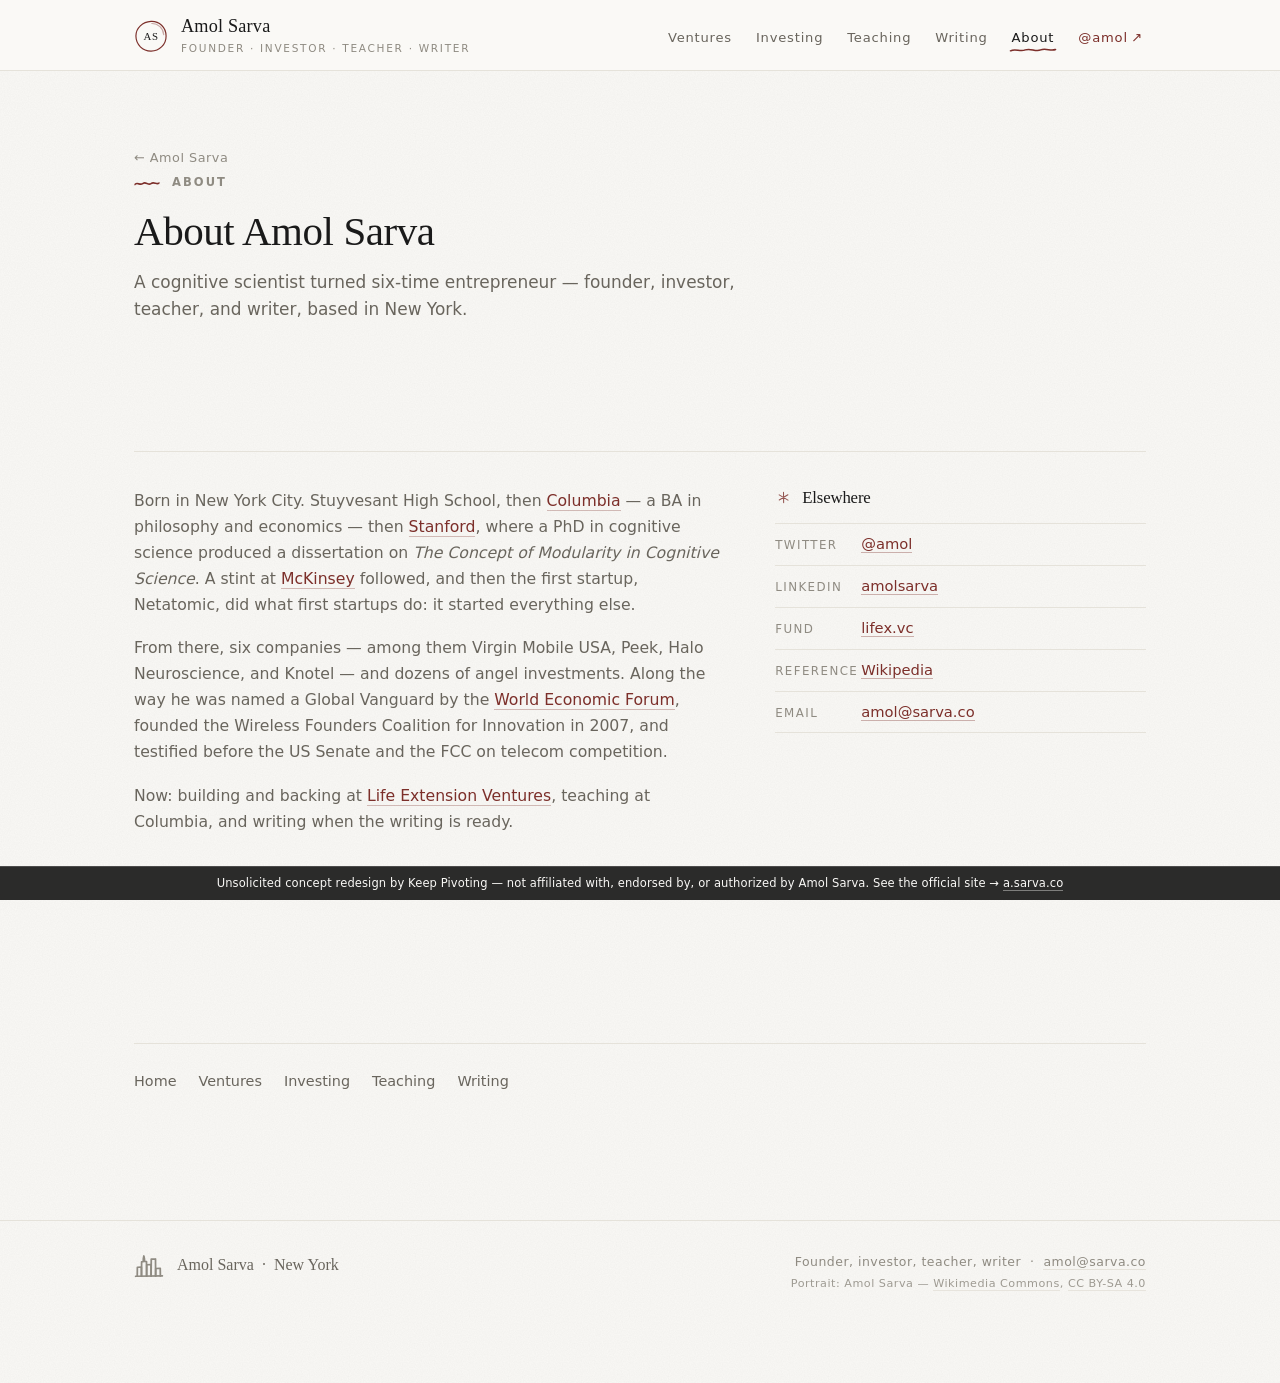
==== commit 903f34d4: "Rebrand to Keep Pivoting and point booking CTA at live calendar Co-Authored-By: Claude Fable 5 <nore" ====
--- a/about.html
+++ b/about.html
@@ -106,9 +106,9 @@
     <span class="fine">Founder, investor, teacher, writer &nbsp;·&nbsp; <a href="mailto:amol@sarva.co">amol@sarva.co</a><br><span class="credit">Portrait: Amol Sarva — <a href="https://commons.wikimedia.org/wiki/File:Amol_Sarva_2019.jpg" target="_blank" rel="noopener">Wikimedia Commons</a>, <a href="https://creativecommons.org/licenses/by-sa/4.0/" target="_blank" rel="noopener">CC BY-SA 4.0</a></span></span>
   </div>
 </footer>
-<div class="varv-disclaim" role="note" aria-label="Unsolicited concept redesign disclaimer">Unsolicited concept redesign by varv &mdash; not affiliated with, endorsed by, or authorized by Amol Sarva. See the official site &rarr; <a href="https://a.sarva.co/" target="_blank" rel="noopener">a.sarva.co</a></div>
-<!-- varv popup (Category B: concept-comparison, not first-name-personalised) -->
-<div id="varv-popup" role="dialog" aria-label="A note from varv" aria-live="polite">
+<div class="varv-disclaim" role="note" aria-label="Unsolicited concept redesign disclaimer">Unsolicited concept redesign by Keep Pivoting &mdash; not affiliated with, endorsed by, or authorized by Amol Sarva. See the official site &rarr; <a href="https://a.sarva.co/" target="_blank" rel="noopener">a.sarva.co</a></div>
+<!-- Keep Pivoting popup (Category B: concept-comparison, not first-name-personalised) -->
+<div id="varv-popup" role="dialog" aria-label="A note from Keep Pivoting" aria-live="polite">
   <button type="button" class="vp-close" aria-label="Dismiss">&times;</button>
   <div class="vp-inner">
     <p class="vp-tag">Don&rsquo;t take our word for it &mdash; ask your AI which site wins you business.</p>
@@ -117,7 +117,7 @@
       <a id="vp-claude" href="#" target="_blank" rel="noopener"><span class="vp-dot" style="background:#d97757"></span> Ask Claude</a>
       <a id="vp-perplexity" href="#" target="_blank" rel="noopener"><span class="vp-dot" style="background:#20b8cd"></span> Ask Perplexity</a>
     </div>
-    <a class="vp-book" href="https://varv.ai/cal" target="_blank" rel="noopener">Book 15 min &rarr;</a>
+    <a class="vp-book" href="https://cal.com/keep-pivoting/30min" target="_blank" rel="noopener">Book 15 min &rarr;</a>
   </div>
 </div>
 <script src="assets/site.js"></script>
--- a/assets/site.css
+++ b/assets/site.css
@@ -437,7 +437,7 @@
 @media (max-width:520px){.varv-disclaim{font-size:11px;padding:7px 12px}}
 
 
-/* ===== varv popup ===== */
+/* ===== Keep Pivoting popup ===== */
 
   /* Default resting state = HIDDEN & static. The visible state lives only under
      #varv-popup.is-open, so headless/static renders are deterministic. */
